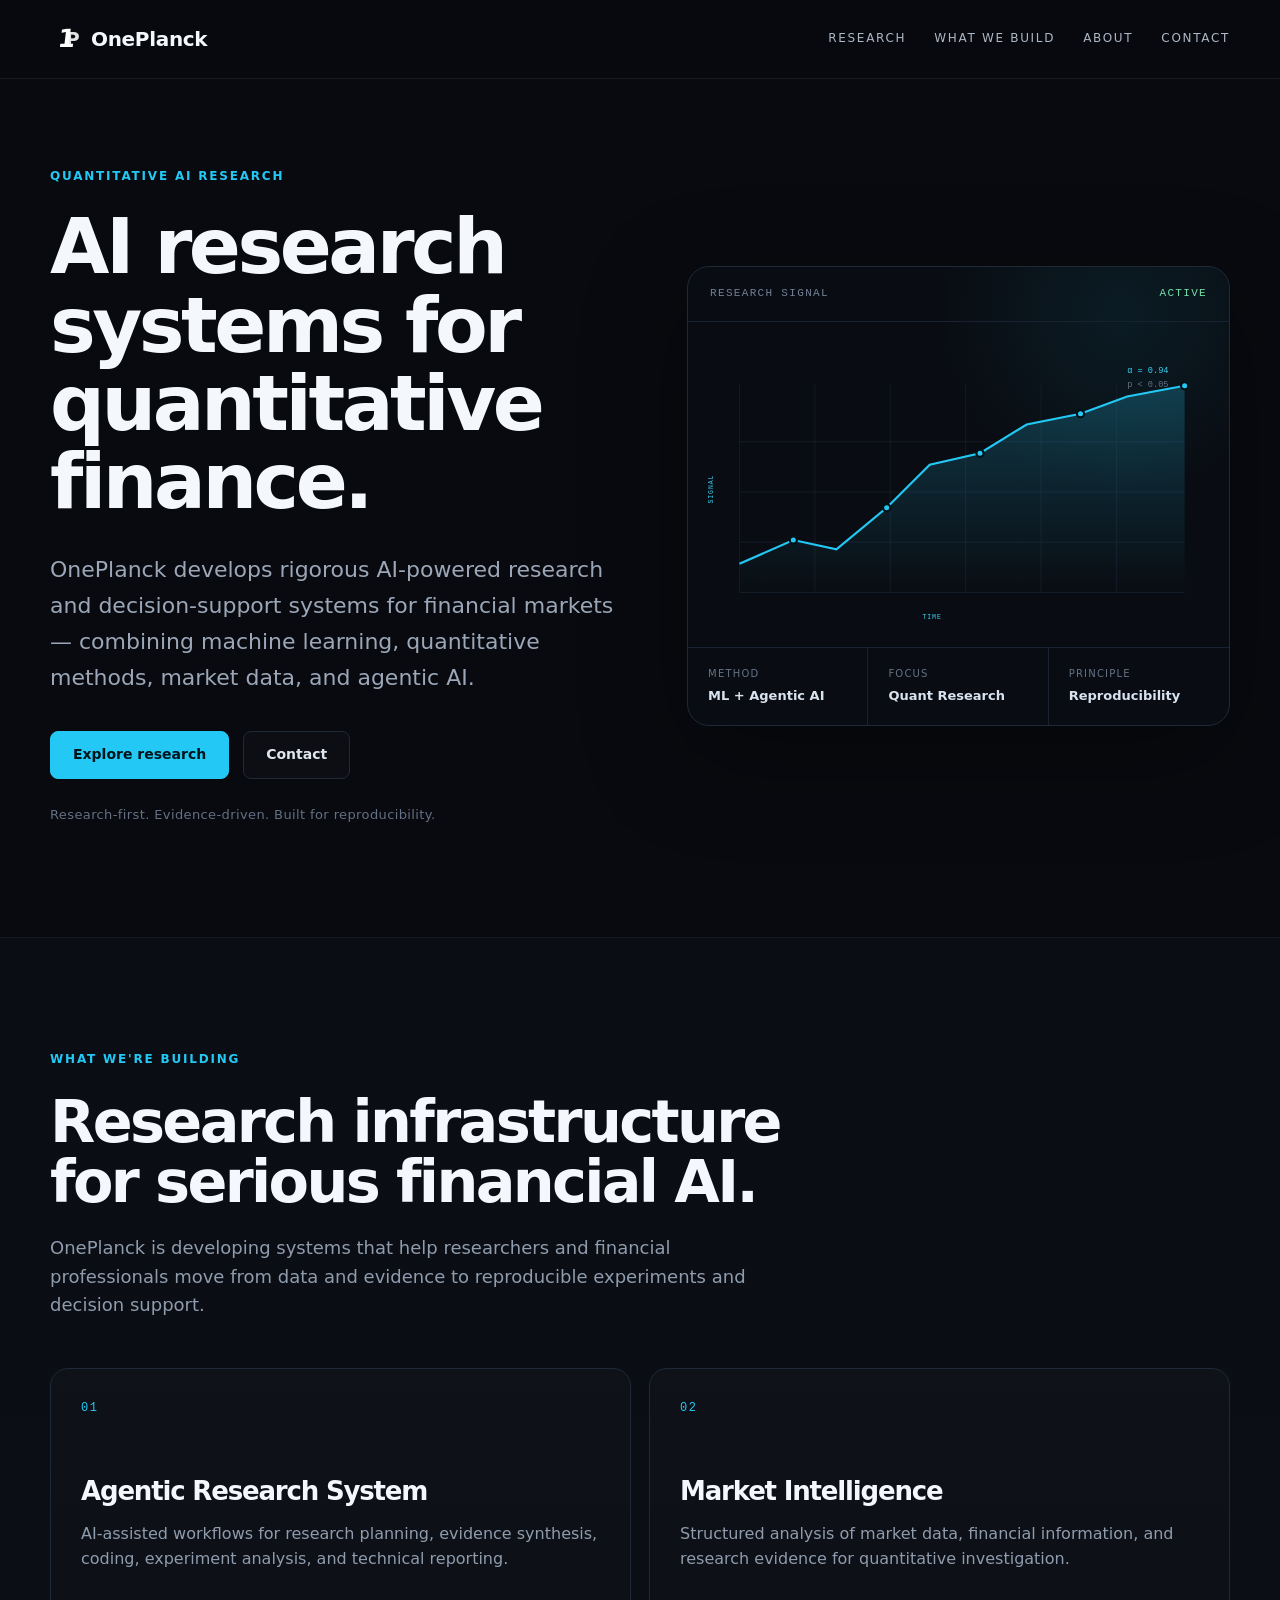
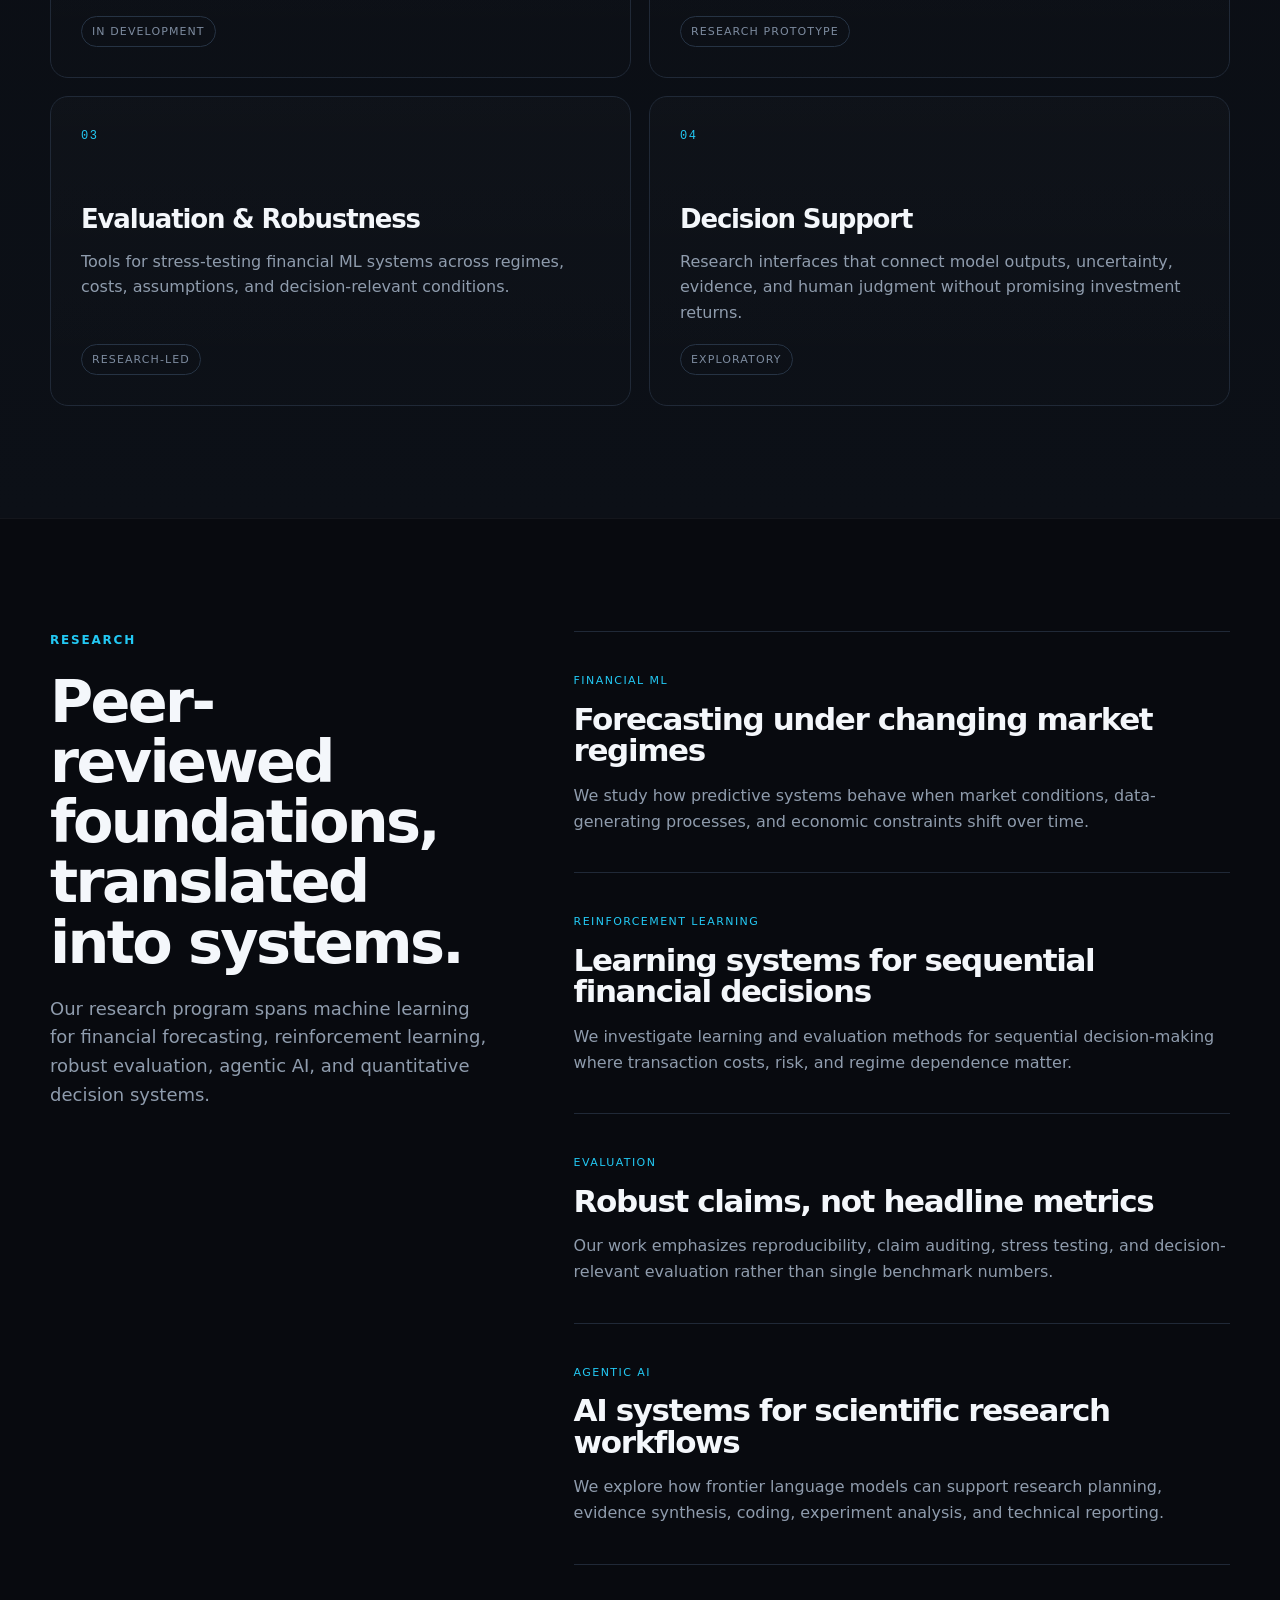
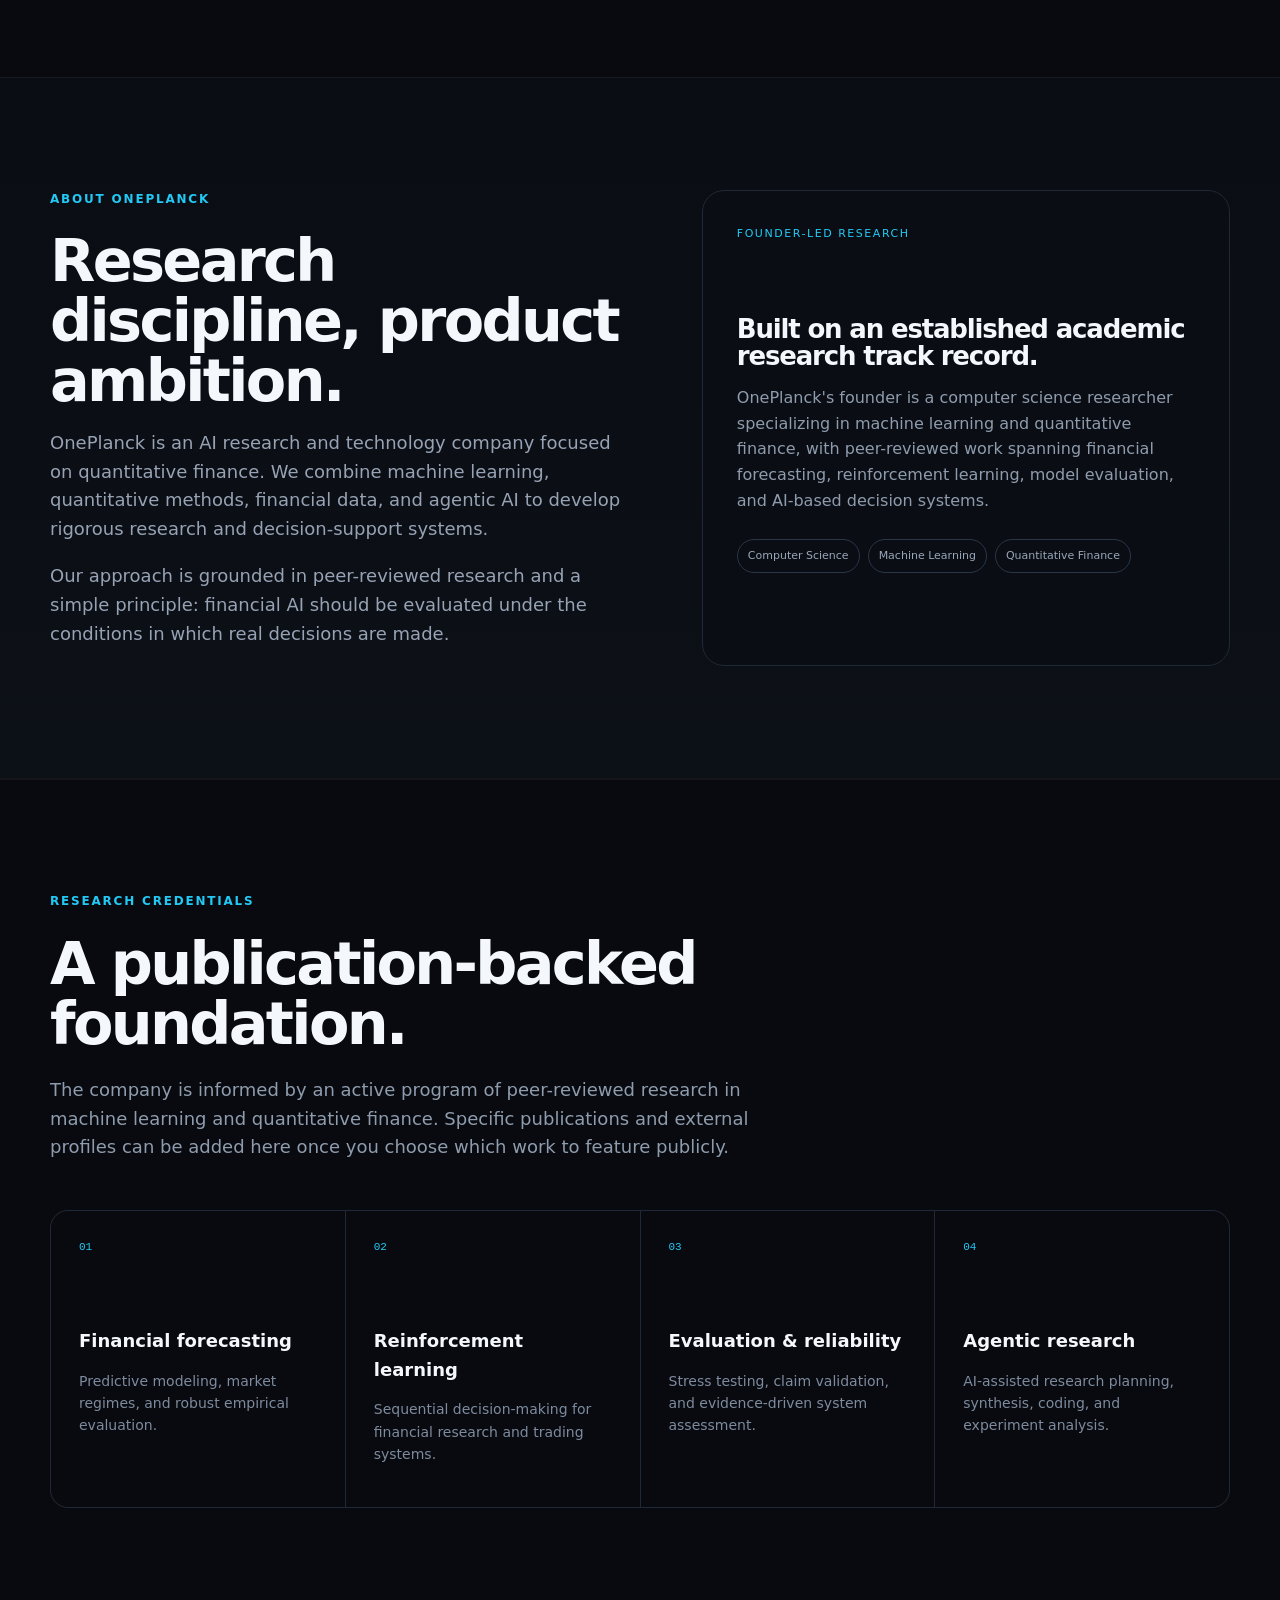
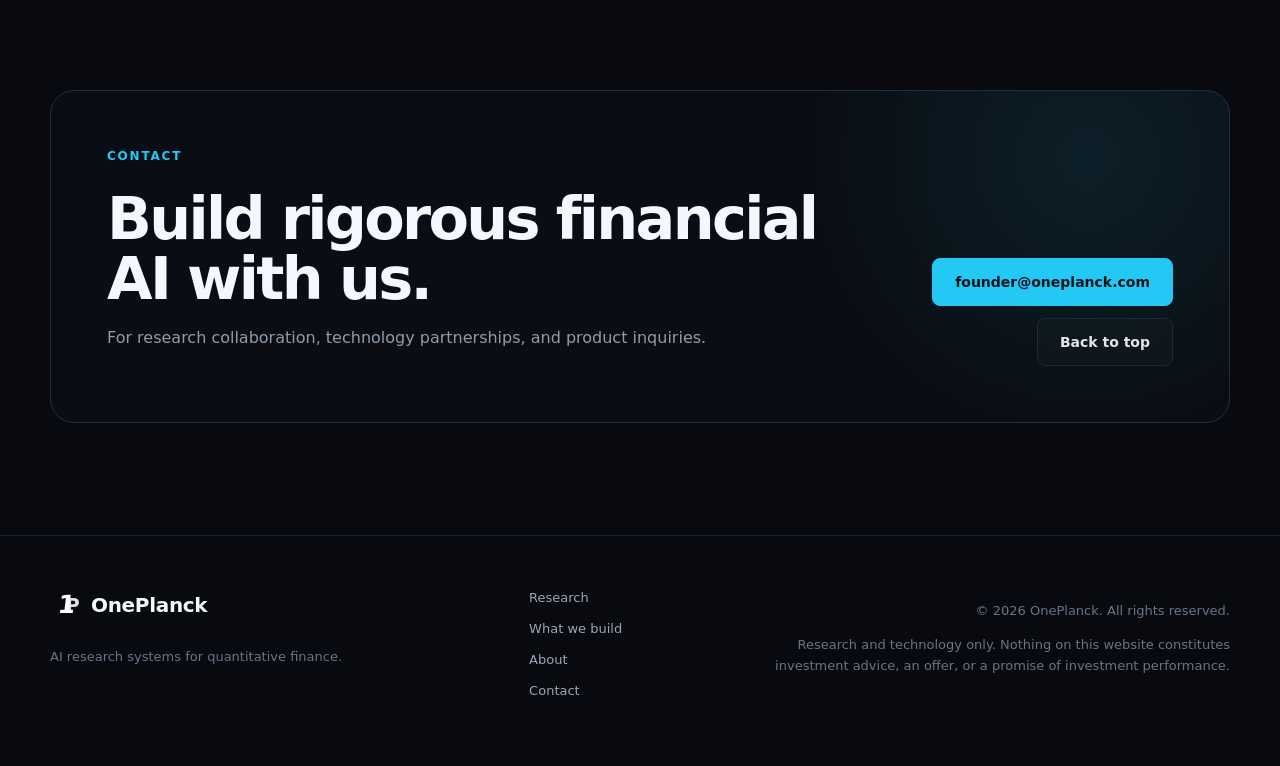
==== index.html @ 6f935021 "Add files via upload" ====
<!doctype html>
<html lang="en">
<head>
  <meta charset="utf-8" />
  <meta name="viewport" content="width=device-width, initial-scale=1" />
  <title>OnePlanck — AI Research Systems for Quantitative Finance</title>
  <meta name="description" content="OnePlanck builds rigorous AI-powered research and decision-support systems for quantitative finance." />
  <meta name="theme-color" content="#080a0f" />
  <meta property="og:title" content="OnePlanck — AI for Quantitative Finance" />
  <meta property="og:description" content="AI-powered research and decision-support systems for financial markets, grounded in peer-reviewed research." />
  <meta property="og:type" content="website" />
  <meta property="og:url" content="https://oneplanck.com/" />
  <link rel="canonical" href="https://oneplanck.com/" />
  <link rel="icon" href="favicon.svg" type="image/svg+xml" />
  <link rel="stylesheet" href="styles.css" />
  <script defer src="script.js"></script>
</head>
<body>
  <a class="skip-link" href="#main">Skip to content</a>

  <header class="site-header" id="top">
    <div class="container nav-wrap">
      <a class="brand" href="#top" aria-label="OnePlanck home">
        <span class="brand-mark" aria-hidden="true"><span>1</span><span>P</span></span>
        <span class="brand-word">OnePlanck</span>
      </a>
      <button class="nav-toggle" aria-expanded="false" aria-controls="primary-nav" aria-label="Open navigation">
        <span></span><span></span><span></span>
      </button>
      <nav id="primary-nav" class="primary-nav" aria-label="Primary navigation">
        <a href="#research">Research</a>
        <a href="#building">What we build</a>
        <a href="#about">About</a>
        <a href="#contact">Contact</a>
      </nav>
    </div>
  </header>

  <main id="main">
    <section class="hero section">
      <div class="container hero-grid">
        <div class="hero-copy reveal">
          <div class="eyebrow">Quantitative AI Research</div>
          <h1>AI research systems for quantitative finance.</h1>
          <p class="hero-lede">OnePlanck develops rigorous AI-powered research and decision-support systems for financial markets — combining machine learning, quantitative methods, market data, and agentic AI.</p>
          <div class="hero-actions">
            <a class="button button-primary" href="#research">Explore research</a>
            <a class="button button-ghost" href="#contact">Contact</a>
          </div>
          <div class="hero-note">Research-first. Evidence-driven. Built for reproducibility.</div>
        </div>

        <div class="signal-panel reveal" aria-label="Abstract market research visualization">
          <div class="panel-topline">
            <span>RESEARCH SIGNAL</span>
            <span class="status-dot">ACTIVE</span>
          </div>
          <svg class="signal-chart" viewBox="0 0 720 420" role="img" aria-label="Abstract research signal chart">
            <defs>
              <linearGradient id="area" x1="0" y1="0" x2="0" y2="1">
                <stop offset="0%" stop-color="#29d3ff" stop-opacity="0.22"/>
                <stop offset="100%" stop-color="#29d3ff" stop-opacity="0"/>
              </linearGradient>
            </defs>
            <g class="grid-lines">
              <line x1="55" y1="70" x2="55" y2="360"/>
              <line x1="55" y1="360" x2="675" y2="360"/>
              <line x1="55" y1="290" x2="675" y2="290"/>
              <line x1="55" y1="220" x2="675" y2="220"/>
              <line x1="55" y1="150" x2="675" y2="150"/>
              <line x1="160" y1="70" x2="160" y2="360"/>
              <line x1="265" y1="70" x2="265" y2="360"/>
              <line x1="370" y1="70" x2="370" y2="360"/>
              <line x1="475" y1="70" x2="475" y2="360"/>
              <line x1="580" y1="70" x2="580" y2="360"/>
            </g>
            <path class="signal-area" d="M55 320 L130 287 L190 300 L260 242 L320 182 L390 166 L455 126 L530 111 L595 87 L675 72 L675 360 L55 360 Z"/>
            <polyline class="signal-line" points="55,320 130,287 190,300 260,242 320,182 390,166 455,126 530,111 595,87 675,72"/>
            <g class="signal-points">
              <circle cx="130" cy="287" r="5"/>
              <circle cx="260" cy="242" r="5"/>
              <circle cx="390" cy="166" r="5"/>
              <circle cx="530" cy="111" r="5"/>
              <circle cx="675" cy="72" r="5"/>
            </g>
            <text x="595" y="55" class="chart-label">α = 0.94</text>
            <text x="595" y="74" class="chart-label muted">p &lt; 0.05</text>
            <text x="310" y="397" class="axis-label">TIME</text>
            <text x="18" y="236" class="axis-label rotate">SIGNAL</text>
          </svg>
          <div class="panel-metrics">
            <div><span>Method</span><strong>ML + Agentic AI</strong></div>
            <div><span>Focus</span><strong>Quant Research</strong></div>
            <div><span>Principle</span><strong>Reproducibility</strong></div>
          </div>
        </div>
      </div>
    </section>

    <section id="building" class="section section-muted">
      <div class="container">
        <div class="section-heading reveal">
          <div class="eyebrow">What we're building</div>
          <h2>Research infrastructure for serious financial AI.</h2>
          <p>OnePlanck is developing systems that help researchers and financial professionals move from data and evidence to reproducible experiments and decision support.</p>
        </div>

        <div class="card-grid">
          <article class="feature-card reveal">
            <div class="card-index">01</div>
            <h3>Agentic Research System</h3>
            <p>AI-assisted workflows for research planning, evidence synthesis, coding, experiment analysis, and technical reporting.</p>
            <span class="tag">In development</span>
          </article>
          <article class="feature-card reveal">
            <div class="card-index">02</div>
            <h3>Market Intelligence</h3>
            <p>Structured analysis of market data, financial information, and research evidence for quantitative investigation.</p>
            <span class="tag">Research prototype</span>
          </article>
          <article class="feature-card reveal">
            <div class="card-index">03</div>
            <h3>Evaluation & Robustness</h3>
            <p>Tools for stress-testing financial ML systems across regimes, costs, assumptions, and decision-relevant conditions.</p>
            <span class="tag">Research-led</span>
          </article>
          <article class="feature-card reveal">
            <div class="card-index">04</div>
            <h3>Decision Support</h3>
            <p>Research interfaces that connect model outputs, uncertainty, evidence, and human judgment without promising investment returns.</p>
            <span class="tag">Exploratory</span>
          </article>
        </div>
      </div>
    </section>

    <section id="research" class="section">
      <div class="container research-layout">
        <div class="section-heading sticky-heading reveal">
          <div class="eyebrow">Research</div>
          <h2>Peer-reviewed foundations, translated into systems.</h2>
          <p>Our research program spans machine learning for financial forecasting, reinforcement learning, robust evaluation, agentic AI, and quantitative decision systems.</p>
        </div>

        <div class="research-list">
          <article class="research-item reveal">
            <span class="research-kicker">Financial ML</span>
            <h3>Forecasting under changing market regimes</h3>
            <p>We study how predictive systems behave when market conditions, data-generating processes, and economic constraints shift over time.</p>
          </article>
          <article class="research-item reveal">
            <span class="research-kicker">Reinforcement Learning</span>
            <h3>Learning systems for sequential financial decisions</h3>
            <p>We investigate learning and evaluation methods for sequential decision-making where transaction costs, risk, and regime dependence matter.</p>
          </article>
          <article class="research-item reveal">
            <span class="research-kicker">Evaluation</span>
            <h3>Robust claims, not headline metrics</h3>
            <p>Our work emphasizes reproducibility, claim auditing, stress testing, and decision-relevant evaluation rather than single benchmark numbers.</p>
          </article>
          <article class="research-item reveal">
            <span class="research-kicker">Agentic AI</span>
            <h3>AI systems for scientific research workflows</h3>
            <p>We explore how frontier language models can support research planning, evidence synthesis, coding, experiment analysis, and technical reporting.</p>
          </article>
        </div>
      </div>
    </section>

    <section id="about" class="section section-muted">
      <div class="container about-grid">
        <div class="about-copy reveal">
          <div class="eyebrow">About OnePlanck</div>
          <h2>Research discipline, product ambition.</h2>
          <p>OnePlanck is an AI research and technology company focused on quantitative finance. We combine machine learning, quantitative methods, financial data, and agentic AI to develop rigorous research and decision-support systems.</p>
          <p>Our approach is grounded in peer-reviewed research and a simple principle: financial AI should be evaluated under the conditions in which real decisions are made.</p>
        </div>

        <aside class="founder-card reveal">
          <div class="founder-label">FOUNDER-LED RESEARCH</div>
          <h3>Built on an established academic research track record.</h3>
          <p>OnePlanck's founder is a computer science researcher specializing in machine learning and quantitative finance, with peer-reviewed work spanning financial forecasting, reinforcement learning, model evaluation, and AI-based decision systems.</p>
          <div class="founder-meta">
            <span>Computer Science</span>
            <span>Machine Learning</span>
            <span>Quantitative Finance</span>
          </div>
        </aside>
      </div>
    </section>

    <section class="section credentials-section">
      <div class="container">
        <div class="section-heading reveal">
          <div class="eyebrow">Research credentials</div>
          <h2>A publication-backed foundation.</h2>
          <p>The company is informed by an active program of peer-reviewed research in machine learning and quantitative finance. Specific publications and external profiles can be added here once you choose which work to feature publicly.</p>
        </div>

        <div class="credentials-grid">
          <div class="credential reveal">
            <span class="credential-number">01</span>
            <strong>Financial forecasting</strong>
            <p>Predictive modeling, market regimes, and robust empirical evaluation.</p>
          </div>
          <div class="credential reveal">
            <span class="credential-number">02</span>
            <strong>Reinforcement learning</strong>
            <p>Sequential decision-making for financial research and trading systems.</p>
          </div>
          <div class="credential reveal">
            <span class="credential-number">03</span>
            <strong>Evaluation & reliability</strong>
            <p>Stress testing, claim validation, and evidence-driven system assessment.</p>
          </div>
          <div class="credential reveal">
            <span class="credential-number">04</span>
            <strong>Agentic research</strong>
            <p>AI-assisted research planning, synthesis, coding, and experiment analysis.</p>
          </div>
        </div>
      </div>
    </section>

    <section id="contact" class="section contact-section">
      <div class="container contact-box reveal">
        <div>
          <div class="eyebrow">Contact</div>
          <h2>Build rigorous financial AI with us.</h2>
          <p>For research collaboration, technology partnerships, and product inquiries.</p>
        </div>
        <div class="contact-actions">
          <a class="button button-primary" href="mailto:founder@oneplanck.com">founder@oneplanck.com</a>
          <a class="button button-ghost" href="#top">Back to top</a>
        </div>
      </div>
    </section>
  </main>

  <footer class="site-footer">
    <div class="container footer-grid">
      <div>
        <div class="brand footer-brand">
          <span class="brand-mark" aria-hidden="true"><span>1</span><span>P</span></span>
          <span class="brand-word">OnePlanck</span>
        </div>
        <p>AI research systems for quantitative finance.</p>
      </div>
      <div class="footer-links">
        <a href="#research">Research</a>
        <a href="#building">What we build</a>
        <a href="#about">About</a>
        <a href="#contact">Contact</a>
      </div>
      <div class="footer-legal">
        <p>© <span id="year"></span> OnePlanck. All rights reserved.</p>
        <p class="disclaimer">Research and technology only. Nothing on this website constitutes investment advice, an offer, or a promise of investment performance.</p>
      </div>
    </div>
  </footer>
</body>
</html>
---- styles.css ----
:root {
  --bg: #080a0f;
  --bg-soft: #0d1118;
  --panel: #10151e;
  --panel-2: #0b0f15;
  --text: #f4f7fb;
  --muted: #8e9aab;
  --muted-2: #647083;
  --line: #202937;
  --accent: #23c9f4;
  --accent-soft: rgba(35, 201, 244, 0.12);
  --max: 1180px;
  --radius: 22px;
}

* { box-sizing: border-box; }
html { scroll-behavior: smooth; }
body {
  margin: 0;
  font-family: Inter, ui-sans-serif, system-ui, -apple-system, BlinkMacSystemFont, "Segoe UI", sans-serif;
  background: var(--bg);
  color: var(--text);
  line-height: 1.6;
  -webkit-font-smoothing: antialiased;
}
a { color: inherit; text-decoration: none; }
button, input, textarea { font: inherit; }
.container { width: min(var(--max), calc(100% - 40px)); margin: 0 auto; }
.section { padding: 112px 0; }
.section-muted { background: linear-gradient(180deg, #0a0d13, #0c1017); border-block: 1px solid rgba(255,255,255,.04); }
.skip-link { position: fixed; left: 16px; top: -60px; z-index: 999; padding: 10px 14px; background: #fff; color: #000; border-radius: 8px; }
.skip-link:focus { top: 16px; }

.site-header {
  position: sticky;
  top: 0;
  z-index: 50;
  background: rgba(8,10,15,.86);
  backdrop-filter: blur(18px);
  border-bottom: 1px solid rgba(255,255,255,.07);
}
.nav-wrap { min-height: 78px; display: flex; align-items: center; justify-content: space-between; gap: 24px; }
.brand { display: inline-flex; align-items: center; gap: 11px; font-weight: 650; letter-spacing: -.02em; }
.brand-mark { width: 30px; height: 34px; display: inline-flex; align-items: center; justify-content: center; position: relative; color: #fff; font-weight: 800; letter-spacing: -.35em; overflow: hidden; }
.brand-mark span:first-child { transform: translateX(3px) skewX(-7deg); font-size: 25px; }
.brand-mark span:last-child { transform: translateX(-1px); font-size: 19px; opacity: .88; }
.brand-word { font-size: 20px; }
.primary-nav { display: flex; align-items: center; gap: 28px; }
.primary-nav a { color: #aeb7c5; text-transform: uppercase; font-size: 12px; letter-spacing: .14em; transition: .2s ease; }
.primary-nav a:hover { color: #fff; }
.nav-toggle { display: none; background: none; border: 0; padding: 8px; }
.nav-toggle span { display: block; width: 24px; height: 2px; margin: 5px 0; background: #fff; }

.hero { padding-top: 88px; min-height: calc(100vh - 78px); display: flex; align-items: center; }
.hero-grid { display: grid; grid-template-columns: 1.02fr .98fr; gap: 72px; align-items: center; }
.eyebrow { color: var(--accent); text-transform: uppercase; letter-spacing: .15em; font-size: 12px; font-weight: 700; margin-bottom: 22px; }
h1, h2, h3 { margin: 0; line-height: 1.02; letter-spacing: -.045em; }
h1 { font-size: clamp(56px, 6vw, 92px); max-width: 850px; }
h2 { font-size: clamp(40px, 4.6vw, 66px); }
h3 { font-size: 26px; }
.hero-lede { max-width: 680px; margin: 30px 0 0; color: #9ba7b8; font-size: clamp(18px, 2vw, 22px); line-height: 1.65; }
.hero-actions { display: flex; flex-wrap: wrap; gap: 14px; margin-top: 34px; }
.button { display: inline-flex; align-items: center; justify-content: center; min-height: 48px; padding: 0 22px; border: 1px solid var(--line); border-radius: 8px; font-weight: 700; font-size: 14px; transition: .2s ease; }
.button-primary { color: #00141b; background: var(--accent); border-color: var(--accent); }
.button-primary:hover { transform: translateY(-2px); box-shadow: 0 12px 30px rgba(35,201,244,.14); }
.button-ghost { color: #dfe6ef; background: rgba(255,255,255,.015); }
.button-ghost:hover { border-color: #44536a; background: rgba(255,255,255,.035); }
.hero-note { margin-top: 26px; font-size: 13px; color: #647083; letter-spacing: .03em; }

.signal-panel { border: 1px solid #1f2a39; background: radial-gradient(circle at 80% 10%, rgba(35,201,244,.08), transparent 30%), #090d13; border-radius: var(--radius); overflow: hidden; box-shadow: 0 28px 100px rgba(0,0,0,.35); }
.panel-topline { display: flex; justify-content: space-between; align-items: center; padding: 18px 22px; border-bottom: 1px solid #192230; font-family: ui-monospace, SFMono-Regular, Menlo, Monaco, Consolas, monospace; font-size: 11px; letter-spacing: .12em; color: #728096; }
.status-dot { color: #74e0a7; }
.signal-chart { width: 100%; height: auto; display: block; padding: 12px; }
.grid-lines line { stroke: #172130; stroke-width: 1; }
.signal-area { fill: url(#area); }
.signal-line { fill: none; stroke: var(--accent); stroke-width: 3; }
.signal-points circle { fill: var(--accent); stroke: #001218; stroke-width: 3; }
.chart-label, .axis-label { fill: #38d2f4; font-family: ui-monospace, monospace; font-size: 12px; }
.chart-label.muted { fill: #637286; }
.axis-label { font-size: 9px; letter-spacing: .14em; }
.rotate { transform: rotate(-90deg); transform-origin: 18px 236px; }
.panel-metrics { display: grid; grid-template-columns: repeat(3,1fr); border-top: 1px solid #192230; }
.panel-metrics > div { padding: 18px 20px; border-right: 1px solid #192230; }
.panel-metrics > div:last-child { border-right: 0; }
.panel-metrics span { display: block; color: #657286; text-transform: uppercase; font-size: 10px; letter-spacing: .12em; }
.panel-metrics strong { display: block; margin-top: 4px; font-size: 13px; color: #d9e3ef; }

.section-heading { max-width: 760px; margin-bottom: 48px; }
.section-heading p { color: #8f9cad; font-size: 18px; margin-top: 22px; max-width: 720px; }
.card-grid { display: grid; grid-template-columns: repeat(2,1fr); gap: 18px; }
.feature-card { min-height: 310px; padding: 30px; border: 1px solid var(--line); background: linear-gradient(180deg, rgba(255,255,255,.016), rgba(255,255,255,.005)); border-radius: 18px; display: flex; flex-direction: column; }
.card-index { font-family: ui-monospace, monospace; color: var(--accent); font-size: 12px; letter-spacing: .12em; margin-bottom: 60px; }
.feature-card p { color: #8f9cad; max-width: 530px; }
.tag { margin-top: auto; width: fit-content; padding: 6px 10px; border: 1px solid #263344; border-radius: 999px; color: #7d8b9f; font-size: 11px; text-transform: uppercase; letter-spacing: .1em; }

.research-layout { display: grid; grid-template-columns: .8fr 1.2fr; gap: 86px; align-items: start; }
.sticky-heading { position: sticky; top: 124px; }
.research-list { border-top: 1px solid var(--line); }
.research-item { padding: 34px 0 38px; border-bottom: 1px solid var(--line); }
.research-kicker { color: var(--accent); text-transform: uppercase; font-size: 11px; letter-spacing: .13em; }
.research-item h3 { margin-top: 12px; font-size: 31px; }
.research-item p { color: #8f9cad; margin-bottom: 0; max-width: 680px; }

.about-grid { display: grid; grid-template-columns: 1.05fr .95fr; gap: 68px; align-items: stretch; }
.about-copy p { color: #97a3b4; font-size: 18px; max-width: 700px; }
.founder-card { border: 1px solid var(--line); border-radius: var(--radius); background: #0a0e14; padding: 34px; }
.founder-label { font-size: 11px; letter-spacing: .14em; color: var(--accent); margin-bottom: 74px; }
.founder-card p { color: #8f9cad; }
.founder-meta { display: flex; flex-wrap: wrap; gap: 8px; margin-top: 26px; }
.founder-meta span { border: 1px solid #293548; border-radius: 999px; padding: 7px 10px; font-size: 11px; color: #9aa7b9; }

.credentials-section { border-top: 1px solid rgba(255,255,255,.04); }
.credentials-grid { display: grid; grid-template-columns: repeat(4,1fr); gap: 1px; background: var(--line); border: 1px solid var(--line); border-radius: 18px; overflow: hidden; }
.credential { background: var(--bg); padding: 28px; min-height: 230px; }
.credential-number { display: block; color: var(--accent); font-family: ui-monospace, monospace; font-size: 11px; margin-bottom: 70px; }
.credential strong { display: block; font-size: 18px; }
.credential p { color: #7e8b9e; font-size: 14px; }

.contact-section { padding-top: 70px; }
.contact-box { display: flex; align-items: end; justify-content: space-between; gap: 40px; padding: 56px; border: 1px solid #233044; border-radius: 24px; background: radial-gradient(circle at 88% 20%, rgba(35,201,244,.09), transparent 26%), #0a0e14; }
.contact-box p { color: #8f9cad; }
.contact-actions { display: flex; gap: 12px; flex-wrap: wrap; justify-content: flex-end; }

.site-footer { padding: 52px 0 64px; border-top: 1px solid #1a2230; }
.footer-grid { display: grid; grid-template-columns: 1fr auto 1.3fr; gap: 50px; align-items: start; }
.footer-brand { margin-bottom: 12px; }
.site-footer p { color: #687588; font-size: 13px; }
.footer-links { display: grid; gap: 10px; font-size: 13px; color: #9ba7b8; }
.footer-links a:hover { color: #fff; }
.footer-legal { text-align: right; }
.disclaimer { max-width: 480px; margin-left: auto; }

.reveal { opacity: 0; transform: translateY(18px); transition: opacity .65s ease, transform .65s ease; }
.reveal.visible { opacity: 1; transform: translateY(0); }

@media (max-width: 980px) {
  .hero-grid, .research-layout, .about-grid { grid-template-columns: 1fr; gap: 54px; }
  .hero { min-height: auto; }
  .sticky-heading { position: static; }
  .credentials-grid { grid-template-columns: repeat(2,1fr); }
  .contact-box { align-items: flex-start; flex-direction: column; }
  .contact-actions { justify-content: flex-start; }
  .footer-grid { grid-template-columns: 1fr 1fr; }
  .footer-legal { grid-column: 1 / -1; text-align: left; }
  .disclaimer { margin-left: 0; }
}

@media (max-width: 760px) {
  .container { width: min(100% - 28px, var(--max)); }
  .section { padding: 82px 0; }
  .primary-nav { position: absolute; left: 14px; right: 14px; top: 68px; display: none; flex-direction: column; align-items: stretch; gap: 0; padding: 10px; border: 1px solid var(--line); background: #0a0e14; border-radius: 14px; }
  .primary-nav.open { display: flex; }
  .primary-nav a { padding: 14px 12px; border-bottom: 1px solid rgba(255,255,255,.05); }
  .primary-nav a:last-child { border-bottom: 0; }
  .nav-toggle { display: block; }
  .hero { padding-top: 54px; }
  h1 { font-size: clamp(48px, 15vw, 68px); }
  h2 { font-size: clamp(36px, 11vw, 50px); }
  .hero-lede { font-size: 17px; }
  .card-grid { grid-template-columns: 1fr; }
  .feature-card { min-height: 270px; }
  .panel-metrics { grid-template-columns: 1fr; }
  .panel-metrics > div { border-right: 0; border-bottom: 1px solid #192230; }
  .panel-metrics > div:last-child { border-bottom: 0; }
  .credentials-grid { grid-template-columns: 1fr; }
  .credential { min-height: 190px; }
  .credential-number { margin-bottom: 48px; }
  .contact-box { padding: 34px 24px; }
  .footer-grid { grid-template-columns: 1fr; gap: 28px; }
}

@media (prefers-reduced-motion: reduce) {
  html { scroll-behavior: auto; }
  .reveal { opacity: 1; transform: none; transition: none; }
}
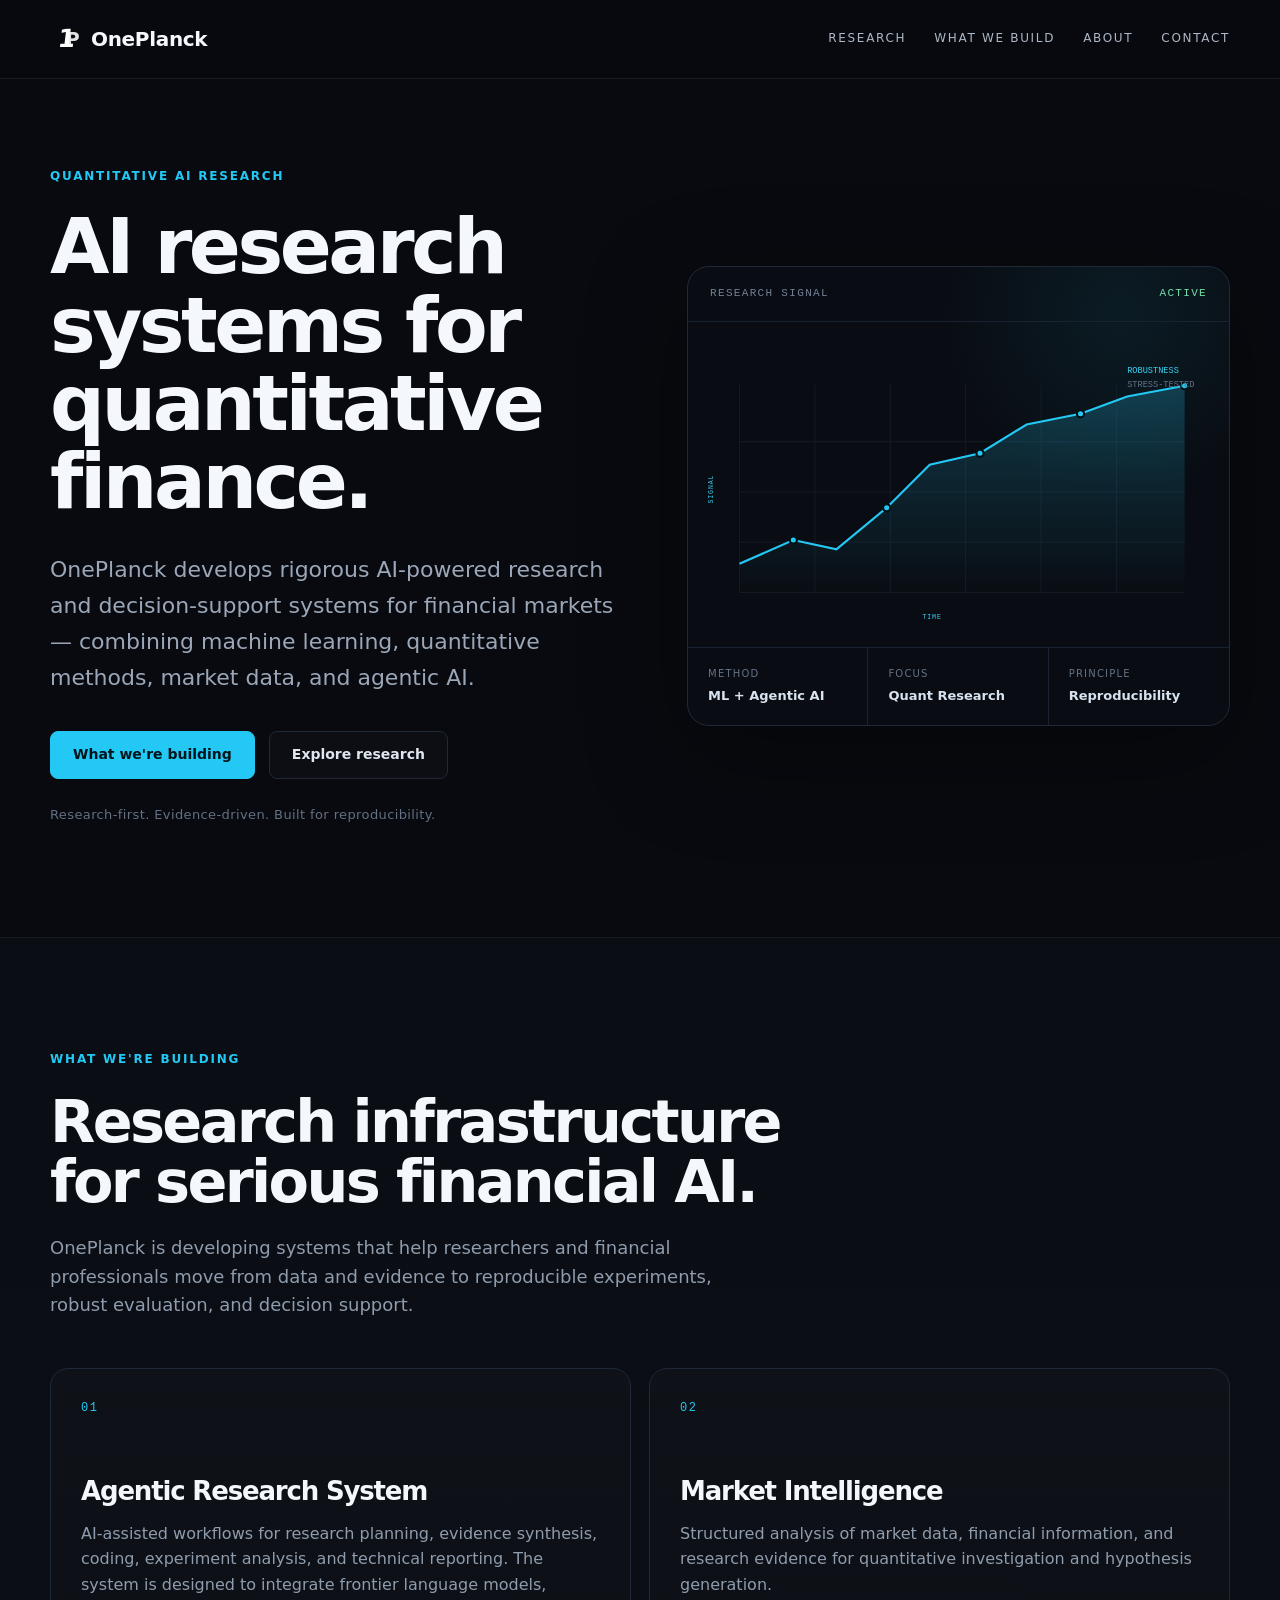
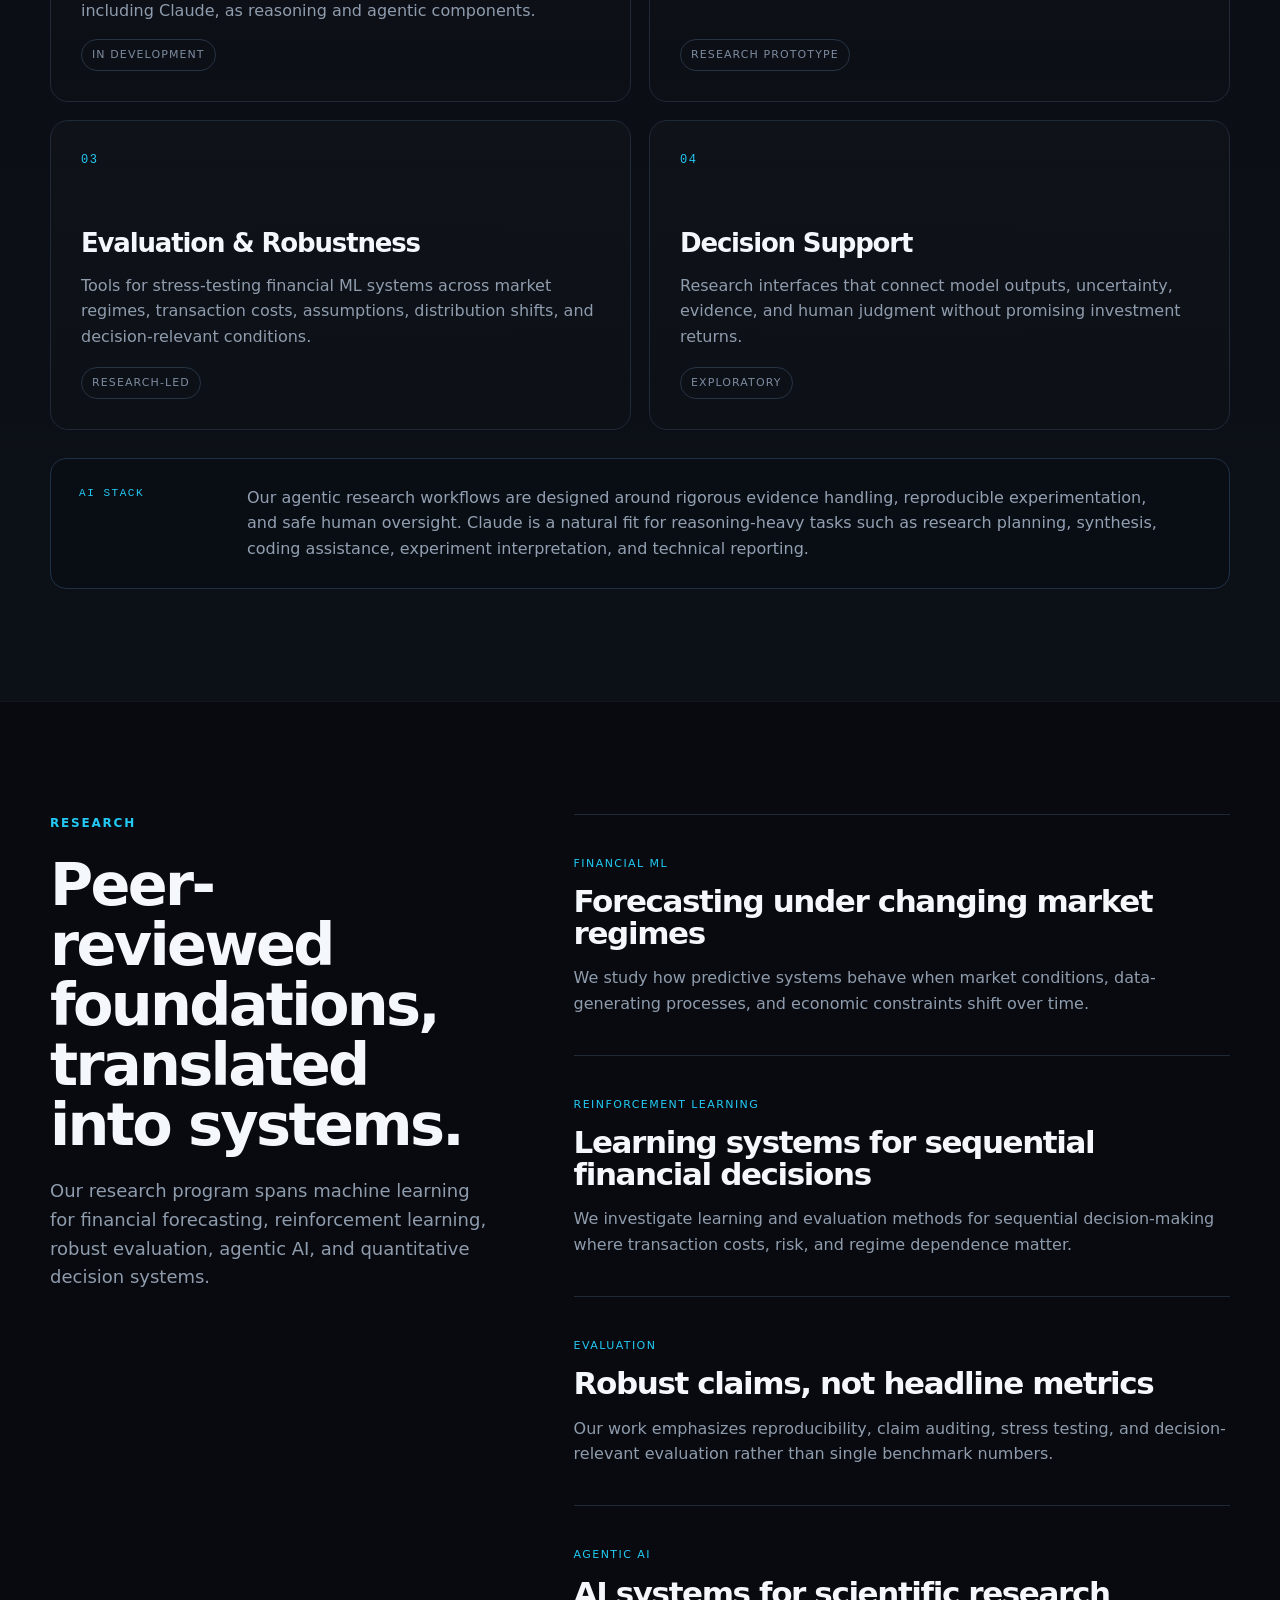
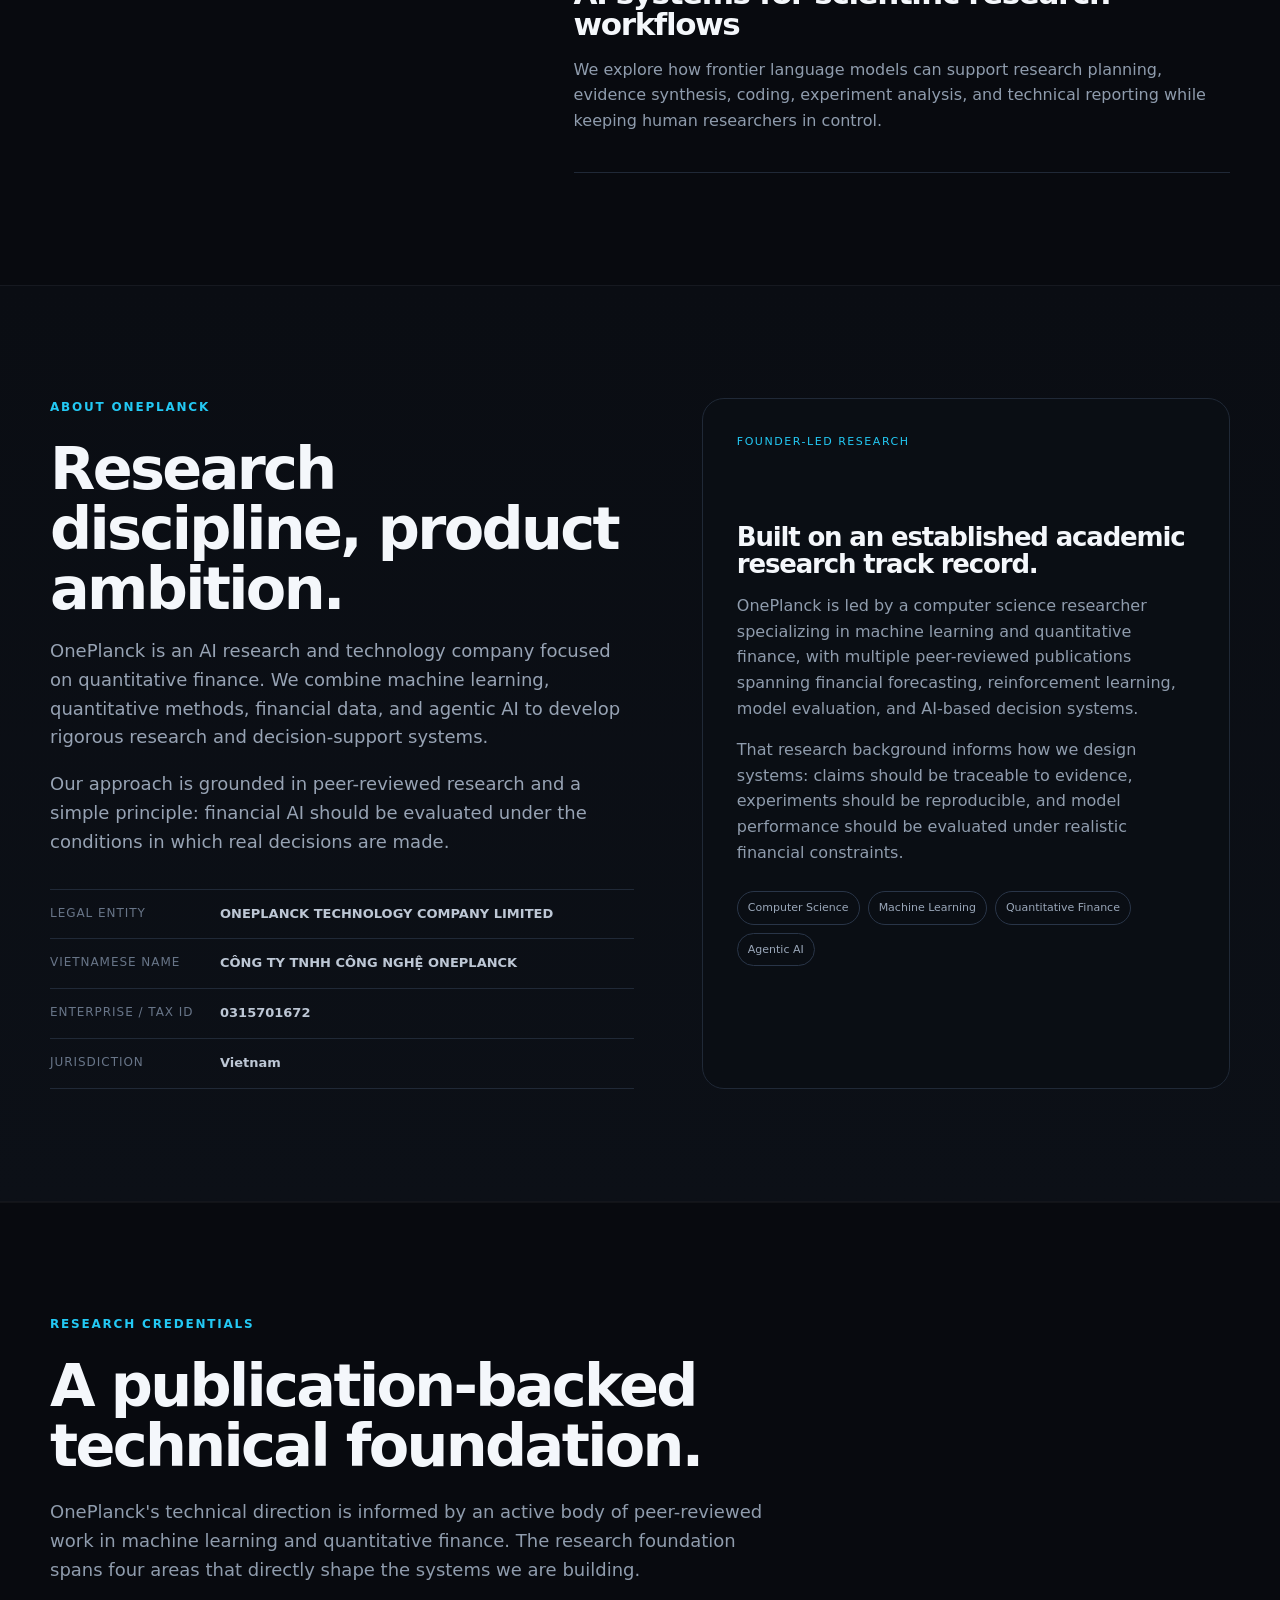
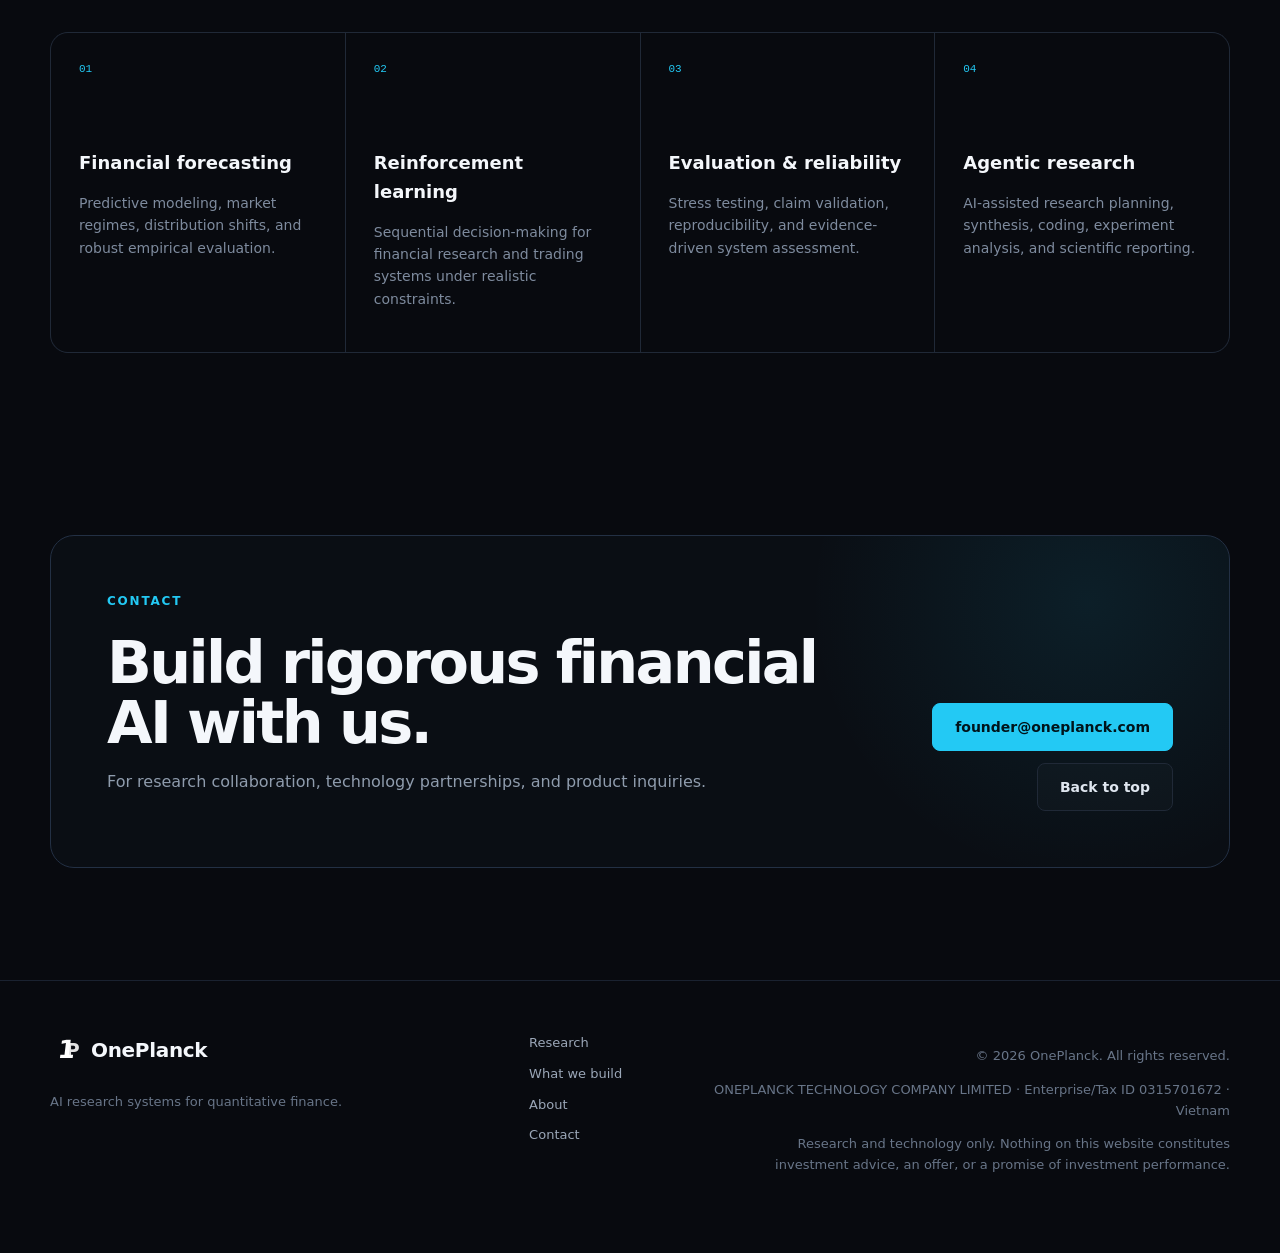
==== commit eb56b271: "Add files via upload" ====
--- a/index.html
+++ b/index.html
@@ -4,7 +4,8 @@
   <meta charset="utf-8" />
   <meta name="viewport" content="width=device-width, initial-scale=1" />
   <title>OnePlanck — AI Research Systems for Quantitative Finance</title>
-  <meta name="description" content="OnePlanck builds rigorous AI-powered research and decision-support systems for quantitative finance." />
+  <meta name="description" content="OnePlanck builds rigorous AI-powered research and decision-support systems for quantitative finance, combining machine learning, market data, and agentic AI." />
+  <meta name="robots" content="index,follow" />
   <meta name="theme-color" content="#080a0f" />
   <meta property="og:title" content="OnePlanck — AI for Quantitative Finance" />
   <meta property="og:description" content="AI-powered research and decision-support systems for financial markets, grounded in peer-reviewed research." />
@@ -14,6 +15,19 @@
   <link rel="icon" href="favicon.svg" type="image/svg+xml" />
   <link rel="stylesheet" href="styles.css" />
   <script defer src="script.js"></script>
+  <script type="application/ld+json">
+  {
+    "@context": "https://schema.org",
+    "@type": "Organization",
+    "name": "OnePlanck",
+    "legalName": "ONEPLANCK TECHNOLOGY COMPANY LIMITED",
+    "alternateName": "CÔNG TY TNHH CÔNG NGHỆ ONEPLANCK",
+    "url": "https://oneplanck.com/",
+    "email": "founder@oneplanck.com",
+    "taxID": "0315701672",
+    "description": "AI research and technology company focused on quantitative finance, machine learning, and agentic AI."
+  }
+  </script>
 </head>
 <body>
   <a class="skip-link" href="#main">Skip to content</a>
@@ -44,13 +58,13 @@
           <h1>AI research systems for quantitative finance.</h1>
           <p class="hero-lede">OnePlanck develops rigorous AI-powered research and decision-support systems for financial markets — combining machine learning, quantitative methods, market data, and agentic AI.</p>
           <div class="hero-actions">
-            <a class="button button-primary" href="#research">Explore research</a>
-            <a class="button button-ghost" href="#contact">Contact</a>
+            <a class="button button-primary" href="#building">What we're building</a>
+            <a class="button button-ghost" href="#research">Explore research</a>
           </div>
           <div class="hero-note">Research-first. Evidence-driven. Built for reproducibility.</div>
         </div>
 
-        <div class="signal-panel reveal" aria-label="Abstract market research visualization">
+        <div class="signal-panel reveal" aria-label="Abstract quantitative research visualization">
           <div class="panel-topline">
             <span>RESEARCH SIGNAL</span>
             <span class="status-dot">ACTIVE</span>
@@ -83,8 +97,8 @@
               <circle cx="530" cy="111" r="5"/>
               <circle cx="675" cy="72" r="5"/>
             </g>
-            <text x="595" y="55" class="chart-label">α = 0.94</text>
-            <text x="595" y="74" class="chart-label muted">p &lt; 0.05</text>
+            <text x="595" y="55" class="chart-label">ROBUSTNESS</text>
+            <text x="595" y="74" class="chart-label muted">STRESS-TESTED</text>
             <text x="310" y="397" class="axis-label">TIME</text>
             <text x="18" y="236" class="axis-label rotate">SIGNAL</text>
           </svg>
@@ -102,26 +116,26 @@
         <div class="section-heading reveal">
           <div class="eyebrow">What we're building</div>
           <h2>Research infrastructure for serious financial AI.</h2>
-          <p>OnePlanck is developing systems that help researchers and financial professionals move from data and evidence to reproducible experiments and decision support.</p>
+          <p>OnePlanck is developing systems that help researchers and financial professionals move from data and evidence to reproducible experiments, robust evaluation, and decision support.</p>
         </div>
 
         <div class="card-grid">
           <article class="feature-card reveal">
             <div class="card-index">01</div>
             <h3>Agentic Research System</h3>
-            <p>AI-assisted workflows for research planning, evidence synthesis, coding, experiment analysis, and technical reporting.</p>
+            <p>AI-assisted workflows for research planning, evidence synthesis, coding, experiment analysis, and technical reporting. The system is designed to integrate frontier language models, including Claude, as reasoning and agentic components.</p>
             <span class="tag">In development</span>
           </article>
           <article class="feature-card reveal">
             <div class="card-index">02</div>
             <h3>Market Intelligence</h3>
-            <p>Structured analysis of market data, financial information, and research evidence for quantitative investigation.</p>
+            <p>Structured analysis of market data, financial information, and research evidence for quantitative investigation and hypothesis generation.</p>
             <span class="tag">Research prototype</span>
           </article>
           <article class="feature-card reveal">
             <div class="card-index">03</div>
-            <h3>Evaluation & Robustness</h3>
-            <p>Tools for stress-testing financial ML systems across regimes, costs, assumptions, and decision-relevant conditions.</p>
+            <h3>Evaluation &amp; Robustness</h3>
+            <p>Tools for stress-testing financial ML systems across market regimes, transaction costs, assumptions, distribution shifts, and decision-relevant conditions.</p>
             <span class="tag">Research-led</span>
           </article>
           <article class="feature-card reveal">
@@ -130,6 +144,11 @@
             <p>Research interfaces that connect model outputs, uncertainty, evidence, and human judgment without promising investment returns.</p>
             <span class="tag">Exploratory</span>
           </article>
+        </div>
+
+        <div class="claude-note reveal">
+          <span class="claude-note-label">AI STACK</span>
+          <p>Our agentic research workflows are designed around rigorous evidence handling, reproducible experimentation, and safe human oversight. Claude is a natural fit for reasoning-heavy tasks such as research planning, synthesis, coding assistance, experiment interpretation, and technical reporting.</p>
         </div>
       </div>
     </section>
@@ -161,7 +180,7 @@
           <article class="research-item reveal">
             <span class="research-kicker">Agentic AI</span>
             <h3>AI systems for scientific research workflows</h3>
-            <p>We explore how frontier language models can support research planning, evidence synthesis, coding, experiment analysis, and technical reporting.</p>
+            <p>We explore how frontier language models can support research planning, evidence synthesis, coding, experiment analysis, and technical reporting while keeping human researchers in control.</p>
           </article>
         </div>
       </div>
@@ -174,16 +193,25 @@
           <h2>Research discipline, product ambition.</h2>
           <p>OnePlanck is an AI research and technology company focused on quantitative finance. We combine machine learning, quantitative methods, financial data, and agentic AI to develop rigorous research and decision-support systems.</p>
           <p>Our approach is grounded in peer-reviewed research and a simple principle: financial AI should be evaluated under the conditions in which real decisions are made.</p>
+
+          <div class="company-meta" aria-label="Company information">
+            <div class="company-meta-row"><span>Legal entity</span><strong>ONEPLANCK TECHNOLOGY COMPANY LIMITED</strong></div>
+            <div class="company-meta-row"><span>Vietnamese name</span><strong>CÔNG TY TNHH CÔNG NGHỆ ONEPLANCK</strong></div>
+            <div class="company-meta-row"><span>Enterprise / Tax ID</span><strong>0315701672</strong></div>
+            <div class="company-meta-row"><span>Jurisdiction</span><strong>Vietnam</strong></div>
+          </div>
         </div>
 
         <aside class="founder-card reveal">
           <div class="founder-label">FOUNDER-LED RESEARCH</div>
           <h3>Built on an established academic research track record.</h3>
-          <p>OnePlanck's founder is a computer science researcher specializing in machine learning and quantitative finance, with peer-reviewed work spanning financial forecasting, reinforcement learning, model evaluation, and AI-based decision systems.</p>
+          <p>OnePlanck is led by a computer science researcher specializing in machine learning and quantitative finance, with multiple peer-reviewed publications spanning financial forecasting, reinforcement learning, model evaluation, and AI-based decision systems.</p>
+          <p class="founder-detail">That research background informs how we design systems: claims should be traceable to evidence, experiments should be reproducible, and model performance should be evaluated under realistic financial constraints.</p>
           <div class="founder-meta">
             <span>Computer Science</span>
             <span>Machine Learning</span>
             <span>Quantitative Finance</span>
+            <span>Agentic AI</span>
           </div>
         </aside>
       </div>
@@ -193,30 +221,30 @@
       <div class="container">
         <div class="section-heading reveal">
           <div class="eyebrow">Research credentials</div>
-          <h2>A publication-backed foundation.</h2>
-          <p>The company is informed by an active program of peer-reviewed research in machine learning and quantitative finance. Specific publications and external profiles can be added here once you choose which work to feature publicly.</p>
+          <h2>A publication-backed technical foundation.</h2>
+          <p>OnePlanck's technical direction is informed by an active body of peer-reviewed work in machine learning and quantitative finance. The research foundation spans four areas that directly shape the systems we are building.</p>
         </div>
 
         <div class="credentials-grid">
           <div class="credential reveal">
             <span class="credential-number">01</span>
             <strong>Financial forecasting</strong>
-            <p>Predictive modeling, market regimes, and robust empirical evaluation.</p>
+            <p>Predictive modeling, market regimes, distribution shifts, and robust empirical evaluation.</p>
           </div>
           <div class="credential reveal">
             <span class="credential-number">02</span>
             <strong>Reinforcement learning</strong>
-            <p>Sequential decision-making for financial research and trading systems.</p>
+            <p>Sequential decision-making for financial research and trading systems under realistic constraints.</p>
           </div>
           <div class="credential reveal">
             <span class="credential-number">03</span>
-            <strong>Evaluation & reliability</strong>
-            <p>Stress testing, claim validation, and evidence-driven system assessment.</p>
+            <strong>Evaluation &amp; reliability</strong>
+            <p>Stress testing, claim validation, reproducibility, and evidence-driven system assessment.</p>
           </div>
           <div class="credential reveal">
             <span class="credential-number">04</span>
             <strong>Agentic research</strong>
-            <p>AI-assisted research planning, synthesis, coding, and experiment analysis.</p>
+            <p>AI-assisted research planning, synthesis, coding, experiment analysis, and scientific reporting.</p>
           </div>
         </div>
       </div>
@@ -254,6 +282,7 @@
       </div>
       <div class="footer-legal">
         <p>© <span id="year"></span> OnePlanck. All rights reserved.</p>
+        <p>ONEPLANCK TECHNOLOGY COMPANY LIMITED · Enterprise/Tax ID 0315701672 · Vietnam</p>
         <p class="disclaimer">Research and technology only. Nothing on this website constitutes investment advice, an offer, or a promise of investment performance.</p>
       </div>
     </div>
--- a/styles.css
+++ b/styles.css
@@ -173,3 +173,52 @@
   html { scroll-behavior: auto; }
   .reveal { opacity: 1; transform: none; transition: none; }
 }
+
+/* Final company and startup-program readiness refinements */
+.claude-note {
+  margin-top: 28px;
+  display: grid;
+  grid-template-columns: 140px 1fr;
+  gap: 28px;
+  align-items: start;
+  padding: 26px 28px;
+  border: 1px solid #203044;
+  border-radius: 16px;
+  background: rgba(9, 14, 21, .75);
+}
+.claude-note-label {
+  color: var(--accent);
+  font-family: ui-monospace, SFMono-Regular, Menlo, Consolas, monospace;
+  font-size: 11px;
+  letter-spacing: .14em;
+}
+.claude-note p { margin: 0; color: #93a0b2; max-width: 920px; }
+
+.company-meta {
+  margin-top: 32px;
+  border-top: 1px solid var(--line);
+}
+.company-meta-row {
+  display: grid;
+  grid-template-columns: 150px 1fr;
+  gap: 20px;
+  padding: 14px 0;
+  border-bottom: 1px solid var(--line);
+}
+.company-meta-row span {
+  color: #687588;
+  font-size: 12px;
+  text-transform: uppercase;
+  letter-spacing: .08em;
+}
+.company-meta-row strong {
+  color: #bdc7d5;
+  font-size: 13px;
+  font-weight: 600;
+}
+.founder-detail { margin-top: 16px; }
+
+@media (max-width: 760px) {
+  .claude-note { grid-template-columns: 1fr; gap: 10px; padding: 22px; }
+  .company-meta-row { grid-template-columns: 1fr; gap: 6px; }
+}
